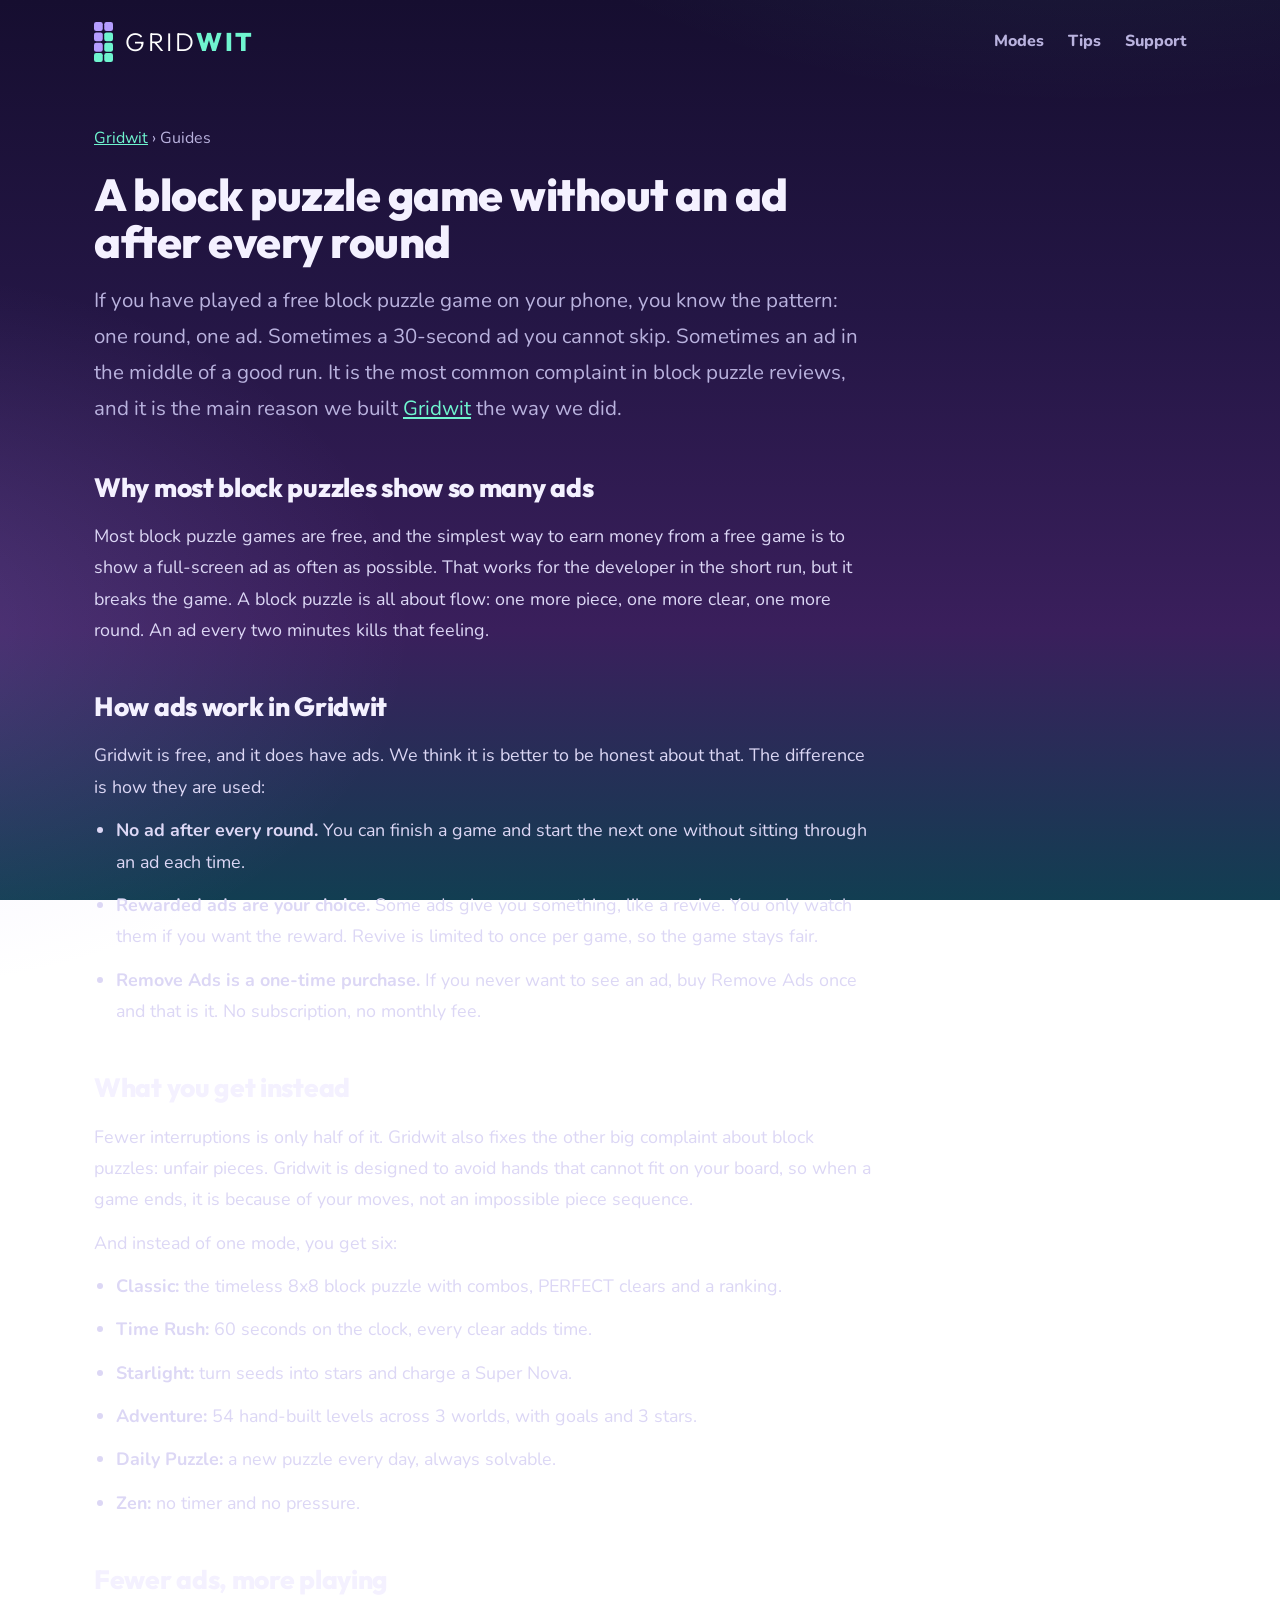
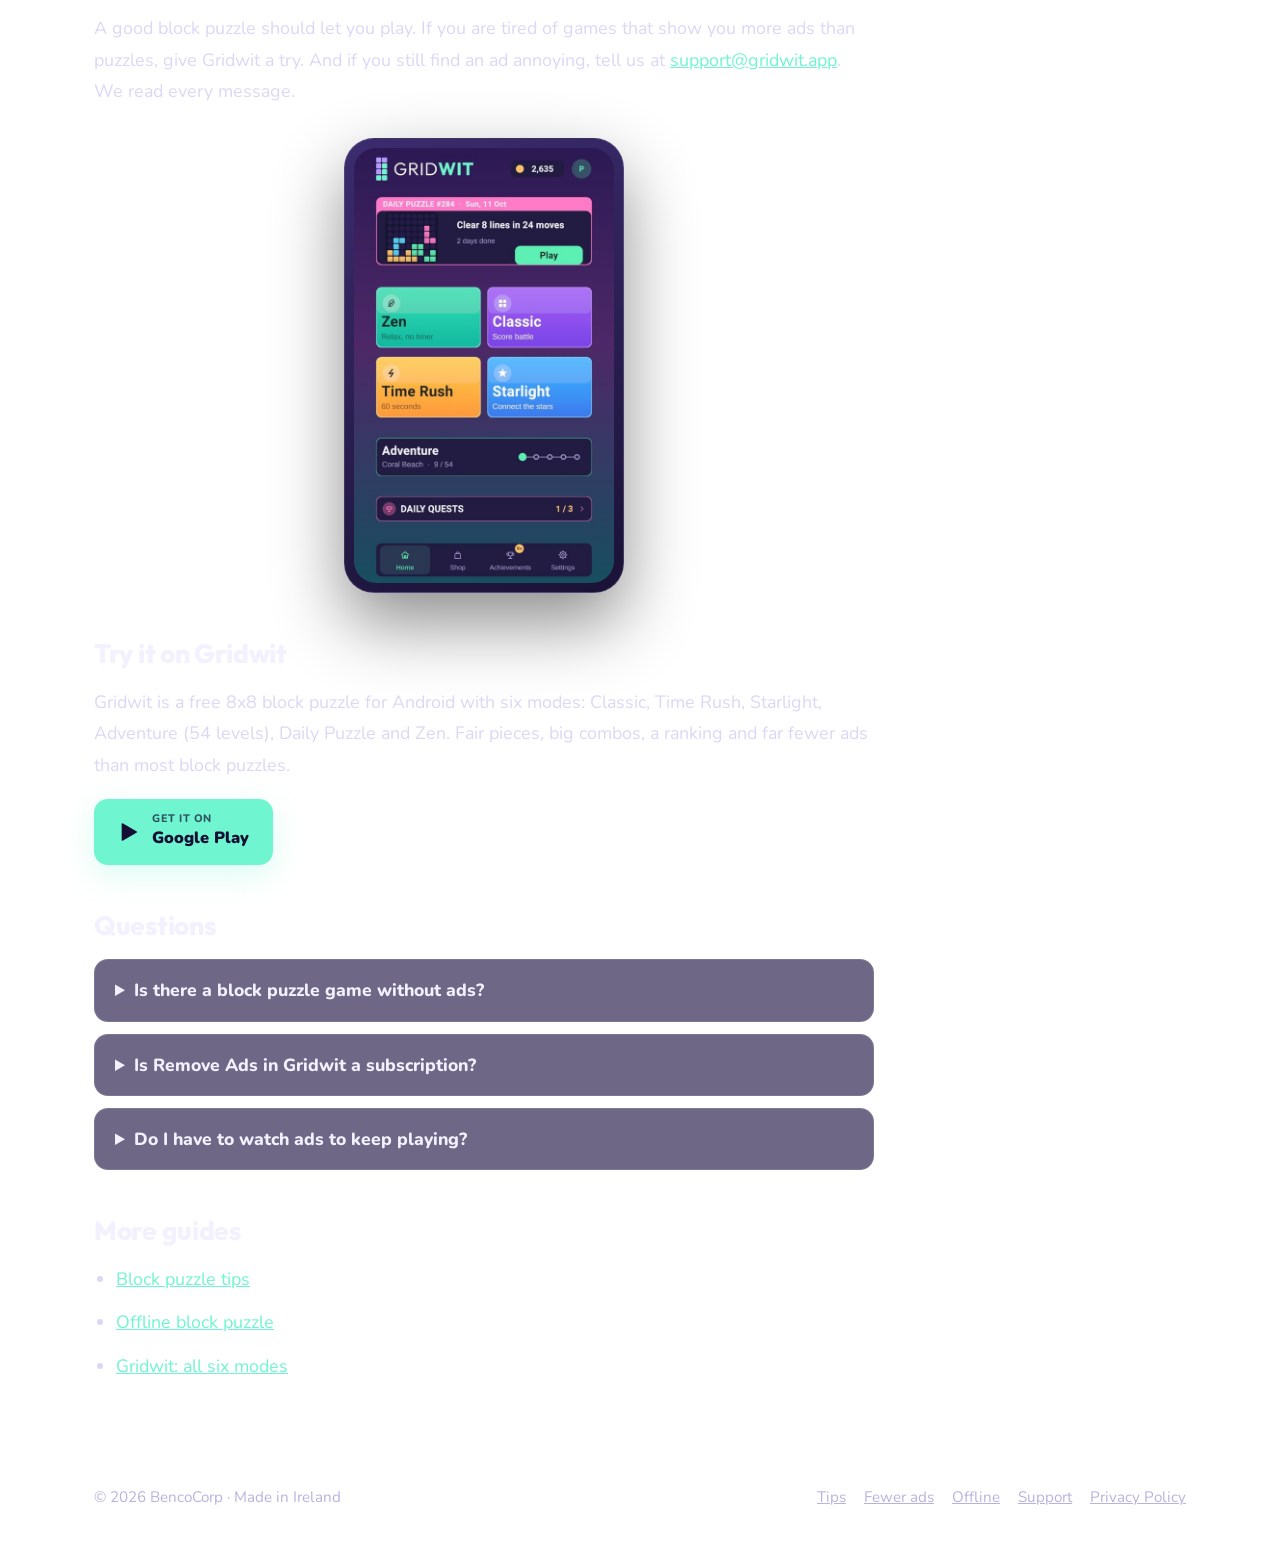
==== block-puzzle-no-ads.html @ 8b539c24 "Add files via upload" ====
<!doctype html>
<html lang="en"><head><meta charset="utf-8"><meta name="viewport" content="width=device-width,initial-scale=1">
<title>Block Puzzle Game With Fewer Ads (No Ad After Every Round) · Gridwit</title><meta name="description" content="Tired of an ad after every round? Gridwit is a free 8x8 block puzzle with fewer ads, optional rewarded ads and a one-time Remove Ads purchase.">
<link rel="canonical" href="https://gridwit.app/block-puzzle-no-ads"><link rel="icon" href="/favicon.svg" type="image/svg+xml">
<meta property="og:type" content="article"><meta property="og:site_name" content="Gridwit"><meta property="og:title" content="Block Puzzle Game With Fewer Ads (No Ad After Every Round) · Gridwit"><meta property="og:description" content="Tired of an ad after every round? Gridwit is a free 8x8 block puzzle with fewer ads, optional rewarded ads and a one-time Remove Ads purchase."><meta property="og:url" content="https://gridwit.app/block-puzzle-no-ads"><meta property="og:image" content="https://gridwit.app/og-image.jpg"><meta name="twitter:card" content="summary_large_image"><meta name="theme-color" content="#241645">
<link rel="preconnect" href="https://fonts.googleapis.com"><link rel="preconnect" href="https://fonts.gstatic.com" crossorigin><link href="https://fonts.googleapis.com/css2?family=Nunito:wght@400;700;800;900&family=Outfit:wght@300;700;800&display=swap" rel="stylesheet">
<link rel="stylesheet" href="/style.css">
<script type="application/ld+json">[{"@context": "https://schema.org", "@type": "Article", "headline": "A block puzzle game without an ad after every round", "description": "Tired of an ad after every round? Gridwit is a free 8x8 block puzzle with fewer ads, optional rewarded ads and a one-time Remove Ads purchase.", "url": "https://gridwit.app/block-puzzle-no-ads", "image": "https://gridwit.app/home.jpg", "datePublished": "2026-10-24", "dateModified": "2026-10-24", "inLanguage": "en", "author": {"@type": "Organization", "name": "BencoCorp", "url": "https://gridwit.app/"}, "publisher": {"@type": "Organization", "name": "BencoCorp", "logo": {"@type": "ImageObject", "url": "https://gridwit.app/og-image.jpg"}}, "about": {"@type": "MobileApplication", "name": "Gridwit: Block Puzzle Game", "operatingSystem": "ANDROID", "applicationCategory": "GameApplication", "installUrl": "https://play.google.com/store/apps/details?id=com.bencocorp.gridwit"}}, {"@context": "https://schema.org", "@type": "FAQPage", "mainEntity": [{"@type": "Question", "name": "Is there a block puzzle game without ads?", "acceptedAnswer": {"@type": "Answer", "text": "Gridwit is free and does show some ads, but there is no ad after every round, rewarded ads are optional, and a one-time Remove Ads purchase removes ads completely, with no subscription."}}, {"@type": "Question", "name": "Is Remove Ads in Gridwit a subscription?", "acceptedAnswer": {"@type": "Answer", "text": "No. Remove Ads is a single one-time purchase on Google Play."}}, {"@type": "Question", "name": "Do I have to watch ads to keep playing?", "acceptedAnswer": {"@type": "Answer", "text": "No. Rewarded ads, like a revive, are optional. You can always start a new game without watching one."}}]}, {"@context": "https://schema.org", "@type": "BreadcrumbList", "itemListElement": [{"@type": "ListItem", "position": 1, "name": "Gridwit", "item": "https://gridwit.app/"}, {"@type": "ListItem", "position": 2, "name": "A block puzzle game without an ad after every round", "item": "https://gridwit.app/block-puzzle-no-ads"}]}]</script>
</head><body>
<div class="wrap"><nav><a class="brand" href="/" aria-label="Gridwit home"><img src="/mark.svg" alt=""><span class="wordmark"><span>GRID</span><b>WIT</b></span></a>
<div class="navlinks"><a href="/#modes">Modes</a><a href="/block-puzzle-tips">Tips</a><a href="/support">Support</a></div></nav></div>
<main class="wrap"><article class="doc">
<p class="meta"><a href="/">Gridwit</a> › Guides</p>
<h1>A block puzzle game without an ad after every round</h1>
<p class="lead">If you have played a free block puzzle game on your phone, you know the pattern: one round, one ad. Sometimes a 30-second ad you cannot skip. Sometimes an ad in the middle of a good run. It is the most common complaint in block puzzle reviews, and it is the main reason we built <a href="/">Gridwit</a> the way we did.</p>
<h2>Why most block puzzles show so many ads</h2>
<p>Most block puzzle games are free, and the simplest way to earn money from a free game is to show a full-screen ad as often as possible. That works for the developer in the short run, but it breaks the game. A block puzzle is all about flow: one more piece, one more clear, one more round. An ad every two minutes kills that feeling.</p>
<h2>How ads work in Gridwit</h2>
<p>Gridwit is free, and it does have ads. We think it is better to be honest about that. The difference is how they are used:</p>
<ul>
<li><strong>No ad after every round.</strong> You can finish a game and start the next one without sitting through an ad each time.</li>
<li><strong>Rewarded ads are your choice.</strong> Some ads give you something, like a revive. You only watch them if you want the reward. Revive is limited to once per game, so the game stays fair.</li>
<li><strong>Remove Ads is a one-time purchase.</strong> If you never want to see an ad, buy Remove Ads once and that is it. No subscription, no monthly fee.</li>
</ul>
<h2>What you get instead</h2>
<p>Fewer interruptions is only half of it. Gridwit also fixes the other big complaint about block puzzles: unfair pieces. Gridwit is designed to avoid hands that cannot fit on your board, so when a game ends, it is because of your moves, not an impossible piece sequence.</p>
<p>And instead of one mode, you get six:</p>
<ul>
<li><strong>Classic:</strong> the timeless 8x8 block puzzle with combos, PERFECT clears and a ranking.</li>
<li><strong>Time Rush:</strong> 60 seconds on the clock, every clear adds time.</li>
<li><strong>Starlight:</strong> turn seeds into stars and charge a Super Nova.</li>
<li><strong>Adventure:</strong> 54 hand-built levels across 3 worlds, with goals and 3 stars.</li>
<li><strong>Daily Puzzle:</strong> a new puzzle every day, always solvable.</li>
<li><strong>Zen:</strong> no timer and no pressure.</li>
</ul>
<h2>Fewer ads, more playing</h2>
<p>A good block puzzle should let you play. If you are tired of games that show you more ads than puzzles, give Gridwit a try. And if you still find an ad annoying, tell us at <a href="mailto:support@gridwit.app">support@gridwit.app</a>. We read every message.</p>
<div class="guideshot"><img src="/home.jpg" alt="Gridwit block puzzle game screenshot" loading="lazy" width="540" height="904"></div>
<h2>Try it on Gridwit</h2>
<p>Gridwit is a free 8x8 block puzzle for Android with six modes: Classic, Time Rush, Starlight, Adventure (54 levels), Daily Puzzle and Zen. Fair pieces, big combos, a ranking and far fewer ads than most block puzzles.</p>
<div class="cta"><a class="btn btn-primary" href="https://play.google.com/store/apps/details?id=com.bencocorp.gridwit" target="_blank" rel="noopener"><svg viewBox="0 0 24 24" fill="currentColor"><path d="M4 3.5v17a1 1 0 001.5.86l14.6-8.5a1 1 0 000-1.72L5.5 2.64A1 1 0 004 3.5z"/></svg><span><small>GET IT ON</small>Google Play</span></a></div>
<h2>Questions</h2>
<details><summary>Is there a block puzzle game without ads?</summary><p>Gridwit is free and does show some ads, but there is no ad after every round, rewarded ads are optional, and a one-time Remove Ads purchase removes ads completely, with no subscription.</p></details><details><summary>Is Remove Ads in Gridwit a subscription?</summary><p>No. Remove Ads is a single one-time purchase on Google Play.</p></details><details><summary>Do I have to watch ads to keep playing?</summary><p>No. Rewarded ads, like a revive, are optional. You can always start a new game without watching one.</p></details>
<h2>More guides</h2>
<ul><li><a href="/block-puzzle-tips">Block puzzle tips</a></li><li><a href="/offline-block-puzzle">Offline block puzzle</a></li><li><a href="/">Gridwit: all six modes</a></li></ul>
</article>
</main><footer><div class="wrap"><span>© 2026 BencoCorp · Made in Ireland</span>
<span><a href="/block-puzzle-tips">Tips</a><a href="/block-puzzle-no-ads">Fewer ads</a><a href="/offline-block-puzzle">Offline</a><a href="/support">Support</a><a href="/privacy">Privacy Policy</a></span></div></footer></body></html>
---- style.css ----
:root{--bg0:#160E30;--bg1:#241645;--bg2:#3A1F5C;--bg3:#123E52;--text:#F4F1FF;--muted:#B9B2DE;--surface:rgba(36,26,72,.66);--surface2:rgba(255,255,255,.04);--line:rgba(244,241,255,.11);--lav:#B59DFF;--mint:#6FF5CF;--cyan:#5BD5FF;--pink:#FF7BC8;--gold:#FFC46B;--orange:#FF9628}
*{box-sizing:border-box;margin:0;padding:0}
html{scroll-behavior:smooth}
body{font-family:"Nunito",system-ui,-apple-system,"Segoe UI",sans-serif;color:var(--text);line-height:1.6;min-height:100vh;background:radial-gradient(1200px 700px at 85% -10%,rgba(111,245,207,.13),transparent 60%),radial-gradient(900px 600px at -10% 20%,rgba(181,157,255,.18),transparent 60%),linear-gradient(180deg,var(--bg0) 0%,var(--bg1) 35%,var(--bg2) 70%,var(--bg3) 100%) fixed}
a{color:var(--mint)}
img{max-width:100%;display:block}
.wrap{max-width:1140px;margin:0 auto;padding:0 24px}
/* nav + logo */
nav{display:flex;align-items:center;justify-content:space-between;padding:22px 0}
.brand{display:flex;align-items:center;gap:12px;text-decoration:none}
.brand img{height:40px;width:auto}
.wordmark{font-family:"Outfit","Nunito",sans-serif;font-size:1.6rem;letter-spacing:2.5px;line-height:1;color:#fff}
.wordmark b{font-weight:800;color:var(--mint)}.wordmark span{font-weight:300}
.navlinks a{color:var(--muted);text-decoration:none;margin-left:24px;font-weight:800}
.navlinks a:hover{color:var(--text)}
/* hero */
.hero{display:grid;grid-template-columns:1.05fr .95fr;gap:40px;align-items:center;padding:40px 0 70px}
.eyebrow{display:inline-flex;align-items:center;gap:8px;padding:7px 14px;border:1px solid var(--line);background:var(--surface2);border-radius:999px;color:var(--mint);font-weight:800;font-size:.8rem;letter-spacing:1.6px;text-transform:uppercase}
.eyebrow i{width:8px;height:8px;border-radius:50%;background:var(--mint);box-shadow:0 0 12px var(--mint)}
h1{font-family:"Outfit","Nunito",sans-serif;font-size:clamp(2.6rem,5.8vw,4.4rem);line-height:1.04;font-weight:800;margin:20px 0 18px;letter-spacing:-.5px}
h1 em{font-style:normal;background:linear-gradient(90deg,var(--lav),var(--mint));-webkit-background-clip:text;background-clip:text;color:transparent}
.lead{font-size:1.18rem;color:var(--muted);max-width:540px}
.cta{display:flex;flex-wrap:wrap;gap:14px;margin-top:30px}
.btn{display:inline-flex;align-items:center;gap:12px;padding:14px 24px;border-radius:14px;font-weight:900;text-decoration:none;font-size:1.02rem;transition:transform .15s}
.btn:hover{transform:translateY(-2px)}
.btn-primary{background:var(--mint);color:#140F33;box-shadow:0 10px 30px rgba(111,245,207,.25)}
.btn-ghost{border:2px solid var(--line);color:var(--text)}
.btn small{display:block;font-weight:800;font-size:.68rem;opacity:.7;line-height:1.1;letter-spacing:.5px}
.btn svg{width:22px;height:22px}
.stats{display:flex;flex-wrap:wrap;gap:28px;margin-top:36px}
.stats div{font-weight:700;color:var(--muted);font-size:.92rem}
.stats strong{display:block;font-family:"Outfit",sans-serif;font-size:1.7rem;color:var(--text);line-height:1.1}
/* phones */
.phones{position:relative;height:600px}
.phone{position:absolute;width:280px;border-radius:38px;padding:10px;background:linear-gradient(160deg,#3B2C6E,#1A1236);border:1px solid rgba(255,255,255,.14);box-shadow:0 40px 90px rgba(0,0,0,.5)}
.phone img{border-radius:29px;width:100%;aspect-ratio:540/904;object-fit:cover}
.phones .p1{right:150px;top:40px;transform:rotate(-6deg);z-index:1;opacity:.95}
.phones .p2{right:10px;top:0;transform:rotate(4deg);z-index:2}
.glow{position:absolute;inset:10% 0 0 10%;background:radial-gradient(closest-side,rgba(111,245,207,.28),transparent);filter:blur(20px)}
/* sections */
section{padding:70px 0}
h2{font-family:"Outfit","Nunito",sans-serif;font-size:clamp(1.9rem,3.6vw,2.7rem);font-weight:800;margin-bottom:12px;letter-spacing:-.3px}
.sub{color:var(--muted);font-size:1.12rem;max-width:640px}
.center{text-align:center}.center .sub{margin:0 auto}
.feat{display:grid;grid-template-columns:repeat(4,1fr);gap:16px;margin-top:34px}
.card{background:var(--surface);border:1px solid var(--line);border-radius:20px;padding:24px;backdrop-filter:blur(6px)}
.card h3{font-family:"Outfit",sans-serif;font-size:1.2rem;font-weight:700;margin:14px 0 6px}
.card p{color:var(--muted);font-size:.98rem}
.ico{width:46px;height:46px;border-radius:14px;display:grid;place-items:center;background:rgba(111,245,207,.12);color:var(--mint)}
.ico svg{width:24px;height:24px}
/* modes */
.modes{display:grid;grid-template-columns:repeat(3,1fr);gap:22px;margin-top:40px}
.mode{background:var(--surface);border:1px solid var(--line);border-radius:24px;padding:18px 18px 22px;transition:transform .2s,border-color .2s}
.mode:hover{transform:translateY(-4px);border-color:rgba(255,255,255,.25)}
.shot{border-radius:18px;overflow:hidden;aspect-ratio:540/760;background:#1A1236;position:relative}
.shot img{width:100%;height:100%;object-fit:cover;object-position:top}
.mode .tag{display:inline-block;margin-top:16px;font-size:.72rem;font-weight:900;letter-spacing:1.4px;text-transform:uppercase;padding:4px 10px;border-radius:999px;background:var(--surface2);border:1px solid var(--line)}
.mode h3{font-family:"Outfit",sans-serif;font-size:1.35rem;font-weight:700;margin:8px 0 4px}
.mode p{color:var(--muted);font-size:.97rem}
/* illustrated shot (until a real screenshot is added) */
.art{position:absolute;inset:0;display:flex;flex-direction:column;align-items:center;justify-content:center;gap:16px;padding:24px;background:radial-gradient(circle at 50% 30%,rgba(255,255,255,.08),transparent 60%),linear-gradient(170deg,var(--a1),var(--a2))}
.art .mini{display:grid;grid-template-columns:repeat(6,1fr);gap:5px;width:72%;padding:10px;border-radius:14px;background:rgba(10,6,30,.45)}
.art .mini i{aspect-ratio:1;border-radius:4px;background:rgba(255,255,255,.08)}
.art .mini i.f{background:var(--c1)}.art .mini i.g{background:var(--c2)}
.art .badge{font-family:"Outfit",sans-serif;font-weight:800;font-size:1.05rem;padding:8px 16px;border-radius:999px;background:rgba(10,6,30,.45);color:#fff}
.stars{font-size:1.6rem;letter-spacing:4px;color:var(--gold)}
/* yours + how */
.split{display:grid;grid-template-columns:1fr 1fr;gap:40px;align-items:center}
.list{list-style:none;margin-top:22px}
.list li{padding:12px 0;border-bottom:1px solid var(--line);color:var(--muted)}
.list li strong{color:var(--text)}
.swatches{display:grid;grid-template-columns:repeat(4,1fr);gap:12px}
.sw{aspect-ratio:1;border-radius:16px;box-shadow:inset 0 -6px 0 rgba(0,0,0,.18),inset 0 4px 0 rgba(255,255,255,.18)}
.steps{display:grid;grid-template-columns:repeat(4,1fr);gap:16px;margin-top:34px;counter-reset:s}
.steps .card{position:relative;padding-top:56px}
.steps .card:before{counter-increment:s;content:counter(s);position:absolute;top:20px;left:24px;font-family:"Outfit",sans-serif;font-weight:800;font-size:1.5rem;color:var(--mint)}
.banner{text-align:center;background:linear-gradient(135deg,rgba(181,157,255,.18),rgba(111,245,207,.12));border:1px solid var(--line);border-radius:28px;padding:56px 24px}
.banner .cta{justify-content:center}
footer{border-top:1px solid var(--line);padding:30px 0 40px;margin-top:40px;color:var(--muted);font-size:.95rem}
footer .wrap{display:flex;flex-wrap:wrap;justify-content:space-between;align-items:center;gap:12px}
footer a{color:var(--muted);margin-left:18px}
/* docs */
.doc{max-width:780px;padding:40px 0 20px}
.doc h1{font-size:clamp(2rem,4vw,2.8rem)}
.doc h2{font-size:1.65rem;margin:40px 0 12px}
.doc p,.doc li{color:#DCD7F5;margin-bottom:12px;font-size:1.12rem;line-height:1.75}
.doc ul{padding-left:22px}
.doc .meta{color:var(--muted);font-size:1rem}
.doc table{width:100%;border-collapse:collapse;margin:12px 0 18px;font-size:.95rem}
.doc th,.doc td{border:1px solid var(--line);padding:10px;text-align:left;vertical-align:top;color:#DCD7F5}
.doc th{background:var(--surface);color:var(--text)}
details{background:var(--surface);border:1px solid var(--line);border-radius:14px;padding:16px 20px;margin-bottom:12px}
summary{font-weight:800;cursor:pointer;font-size:1.1rem}
details p{margin:10px 0 0}
.doc .lead{font-size:1.28rem;color:var(--muted);max-width:none;margin-bottom:10px}
.doc .cta{margin:18px 0 10px}
.guideshot{max-width:280px;margin:30px auto 10px;border-radius:30px;padding:9px;background:linear-gradient(160deg,#3B2C6E,#1A1236);border:1px solid rgba(255,255,255,.14);box-shadow:0 30px 70px rgba(0,0,0,.45)}
.guideshot img{border-radius:22px;width:100%;height:auto}
.guides{display:grid;grid-template-columns:repeat(3,1fr);gap:16px;margin-top:34px;text-align:left}
.guides a.card{text-decoration:none;color:var(--text);transition:transform .15s}
.guides a.card:hover{transform:translateY(-3px)}
@media(max-width:760px){.guides{grid-template-columns:1fr}}
@media(max-width:960px){.hero{grid-template-columns:1fr;padding-top:16px}.phones{height:540px;max-width:460px;margin:0 auto;width:100%}.phones .p1{right:auto;left:0}.feat{grid-template-columns:1fr 1fr}.modes{grid-template-columns:1fr 1fr}.split{grid-template-columns:1fr}.steps{grid-template-columns:1fr 1fr}}
@media(max-width:560px){.phones{height:440px}.phone{width:210px;border-radius:30px;padding:8px}.phone img{border-radius:23px}.feat,.modes,.steps{grid-template-columns:1fr}.navlinks a:first-child{display:none}.navlinks a{margin-left:14px}.wordmark{font-size:1.3rem}footer a{margin-left:0;margin-right:16px}}
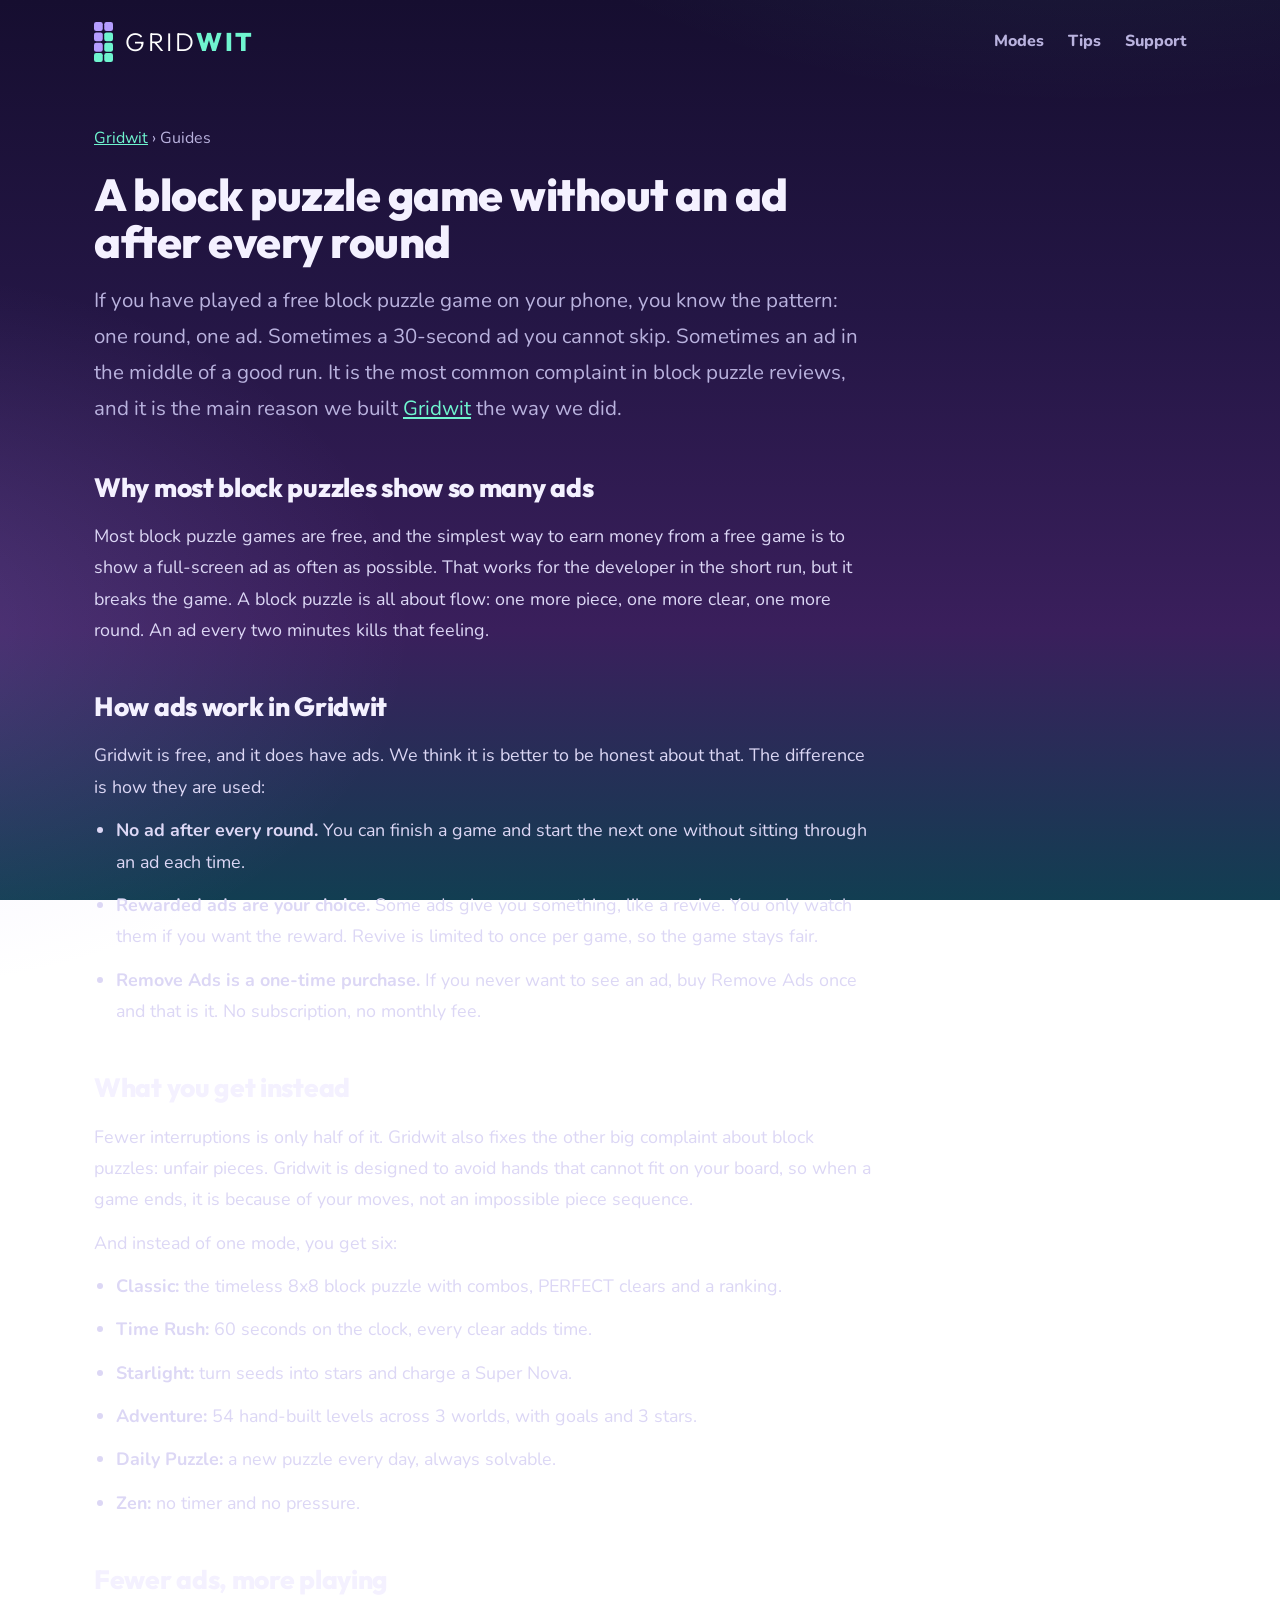
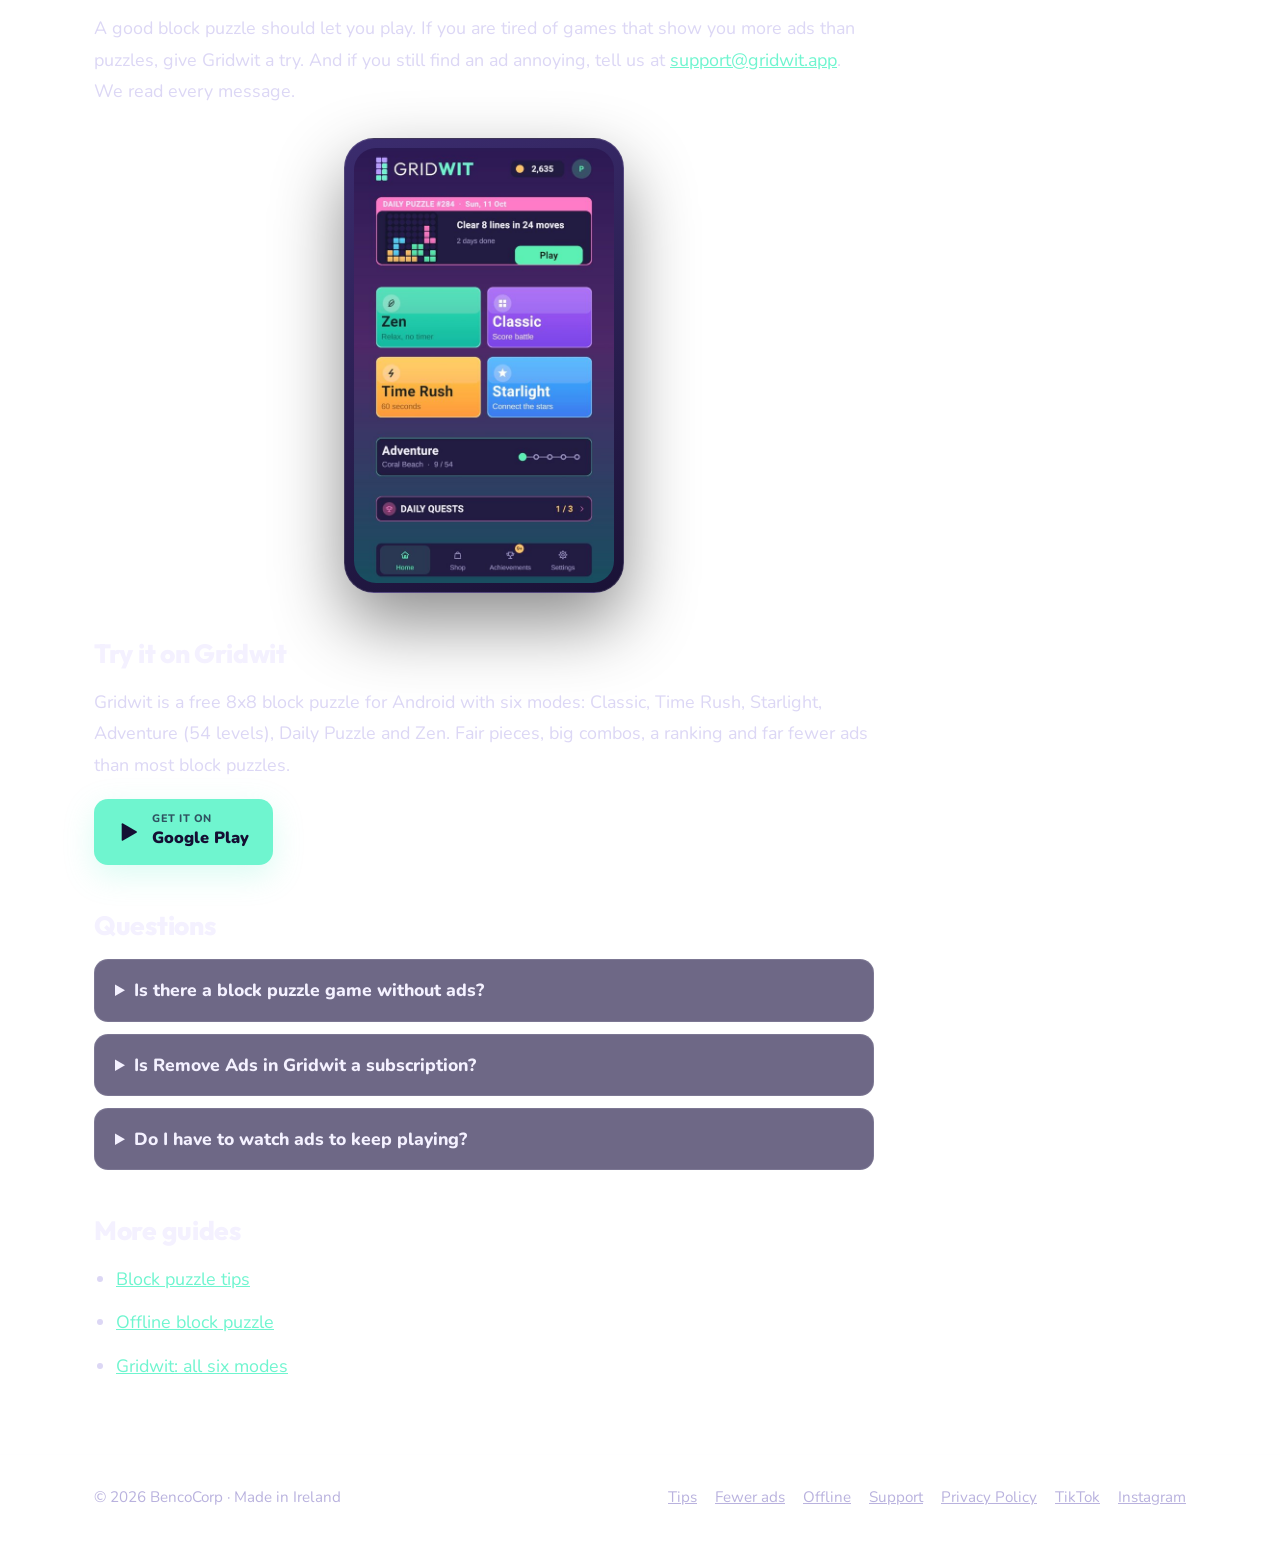
==== commit 647060a1: "Add files via upload" ====
--- a/block-puzzle-no-ads.html
+++ b/block-puzzle-no-ads.html
@@ -45,4 +45,4 @@
 <ul><li><a href="/block-puzzle-tips">Block puzzle tips</a></li><li><a href="/offline-block-puzzle">Offline block puzzle</a></li><li><a href="/">Gridwit: all six modes</a></li></ul>
 </article>
 </main><footer><div class="wrap"><span>© 2026 BencoCorp · Made in Ireland</span>
-<span><a href="/block-puzzle-tips">Tips</a><a href="/block-puzzle-no-ads">Fewer ads</a><a href="/offline-block-puzzle">Offline</a><a href="/support">Support</a><a href="/privacy">Privacy Policy</a></span></div></footer></body></html>
+<span><a href="/block-puzzle-tips">Tips</a><a href="/block-puzzle-no-ads">Fewer ads</a><a href="/offline-block-puzzle">Offline</a><a href="/support">Support</a><a href="/privacy">Privacy Policy</a><a href="https://www.tiktok.com/@gridwit" target="_blank" rel="noopener">TikTok</a><a href="https://www.instagram.com/gridwit.game/" target="_blank" rel="noopener">Instagram</a></span></div></footer></body></html>
